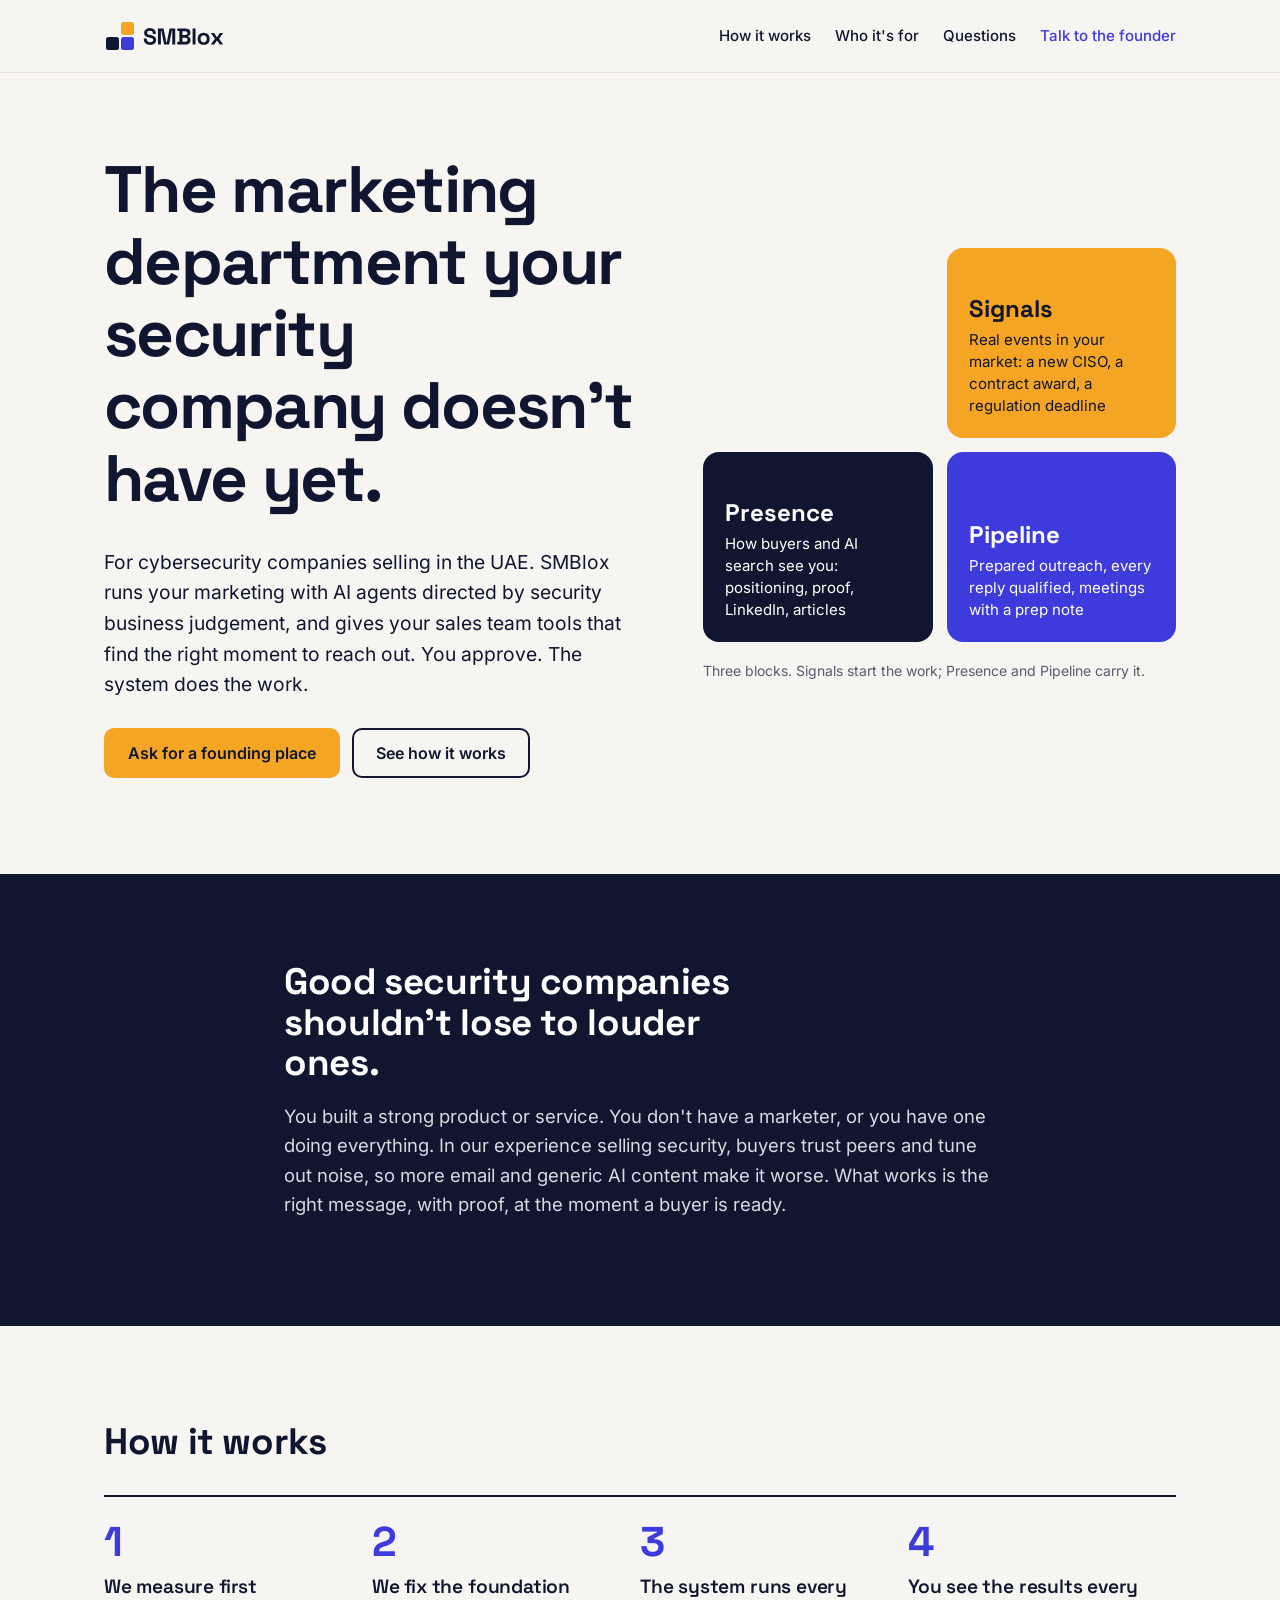
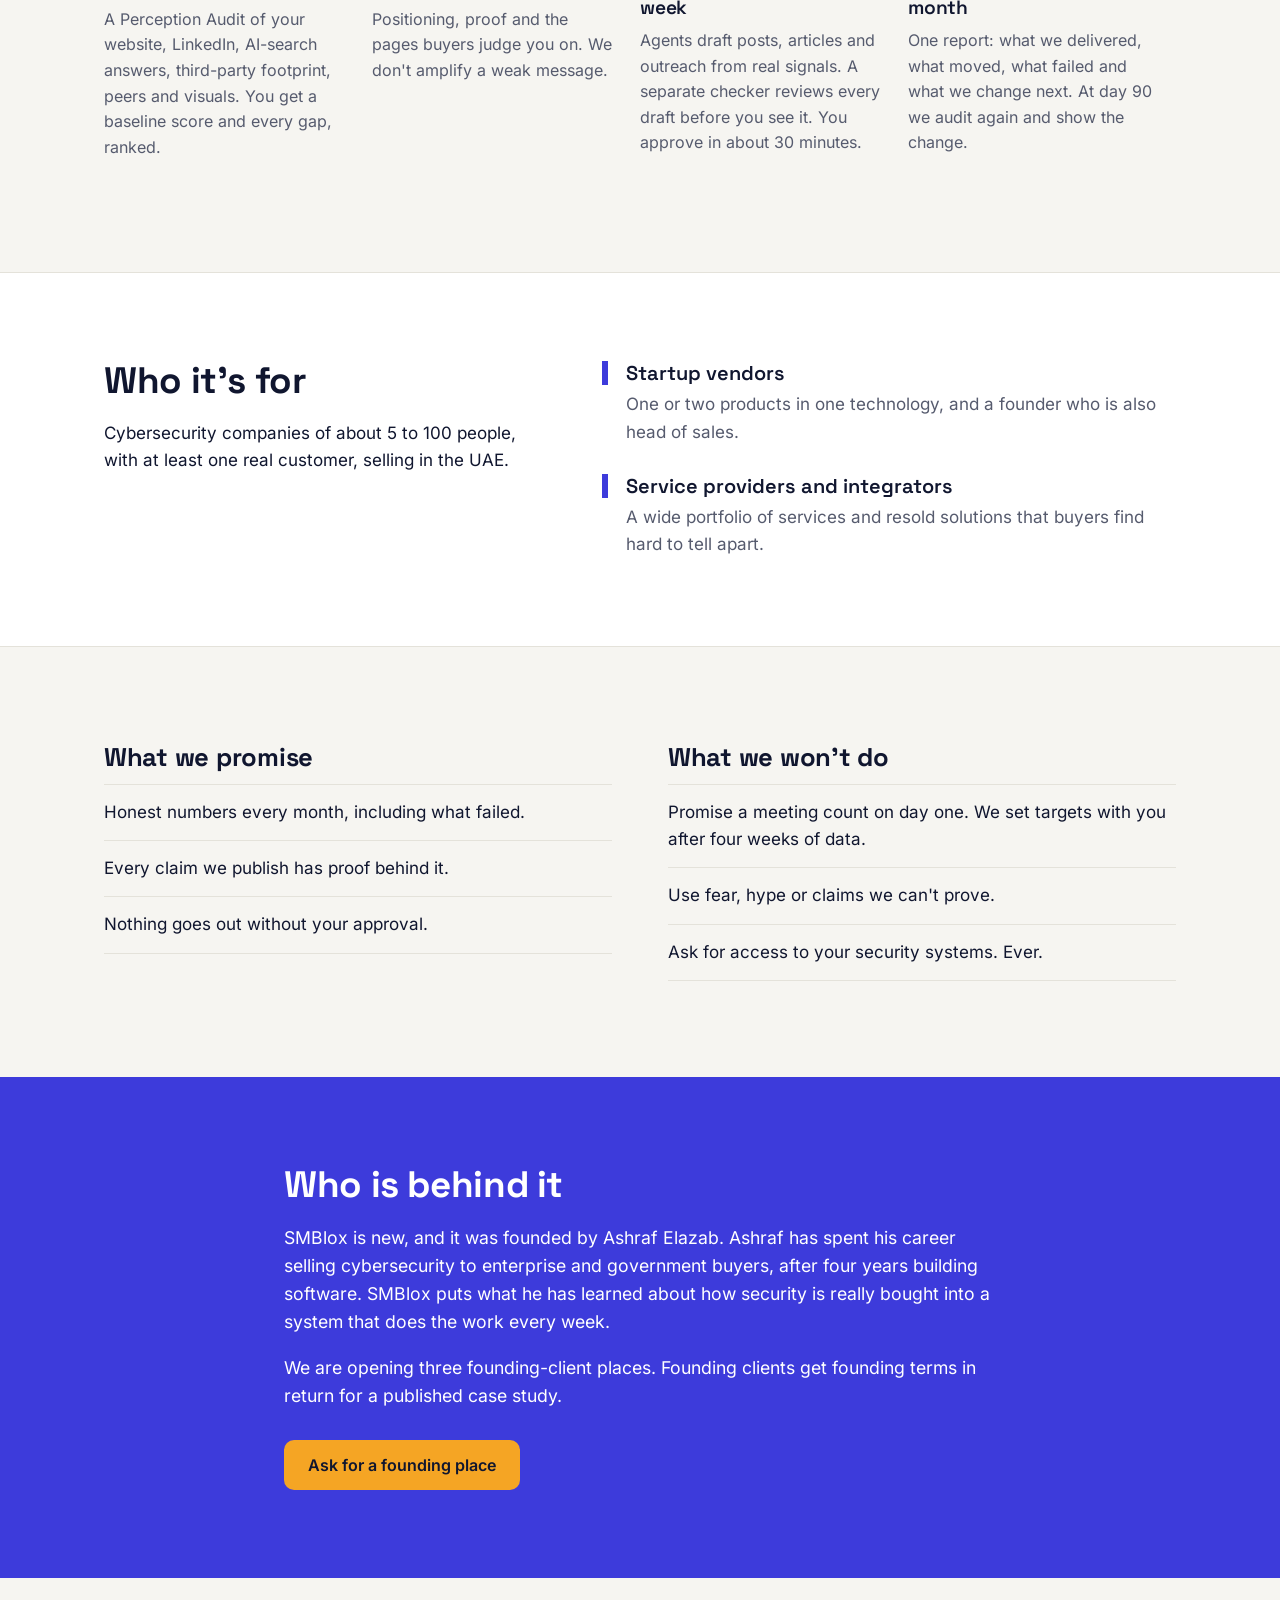
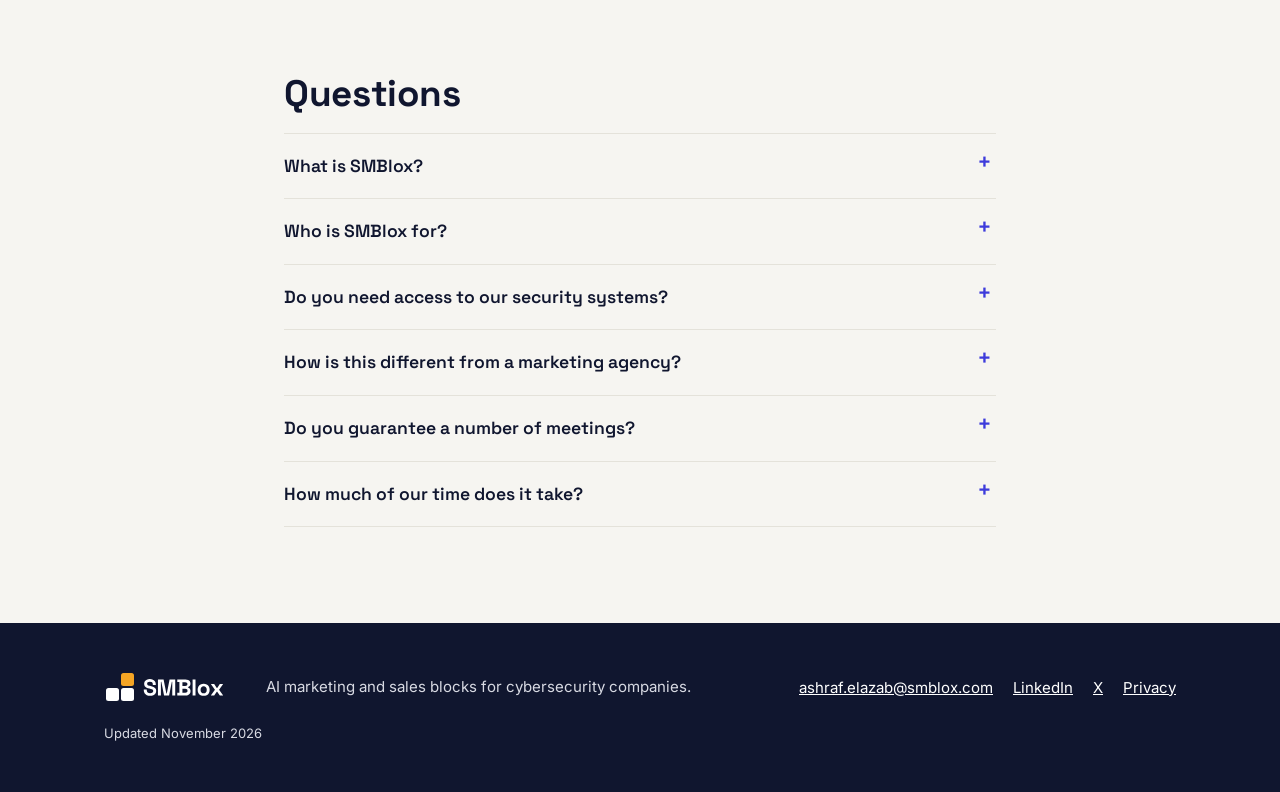
==== index.html @ fc1d7f64 "SMBlox website v1: one-page site, privacy, 404, robots, sitemap Co-Authored-By: Claude Opus 5.5 <nor" ====
<!doctype html>
<html lang="en">
<head>
<meta charset="utf-8">
<meta name="viewport" content="width=device-width, initial-scale=1">
<title>SMBlox — AI-run marketing for early-stage cybersecurity companies</title>
<meta name="description" content="SMBlox runs the marketing department early-stage cybersecurity companies don't have yet: AI agents directed by security business judgement, plus AI tools for your sales team. You approve; the system does the work.">
<link rel="canonical" href="https://smblox.com/">
<link rel="icon" href="/favicon.svg" type="image/svg+xml">
<meta property="og:type" content="website">
<meta property="og:title" content="SMBlox — AI-run marketing for early-stage cybersecurity companies">
<meta property="og:description" content="The marketing department you don't have yet, built for security companies. You approve; the system does the work.">
<meta property="og:url" content="https://smblox.com/">
<link rel="preload" href="/assets/fonts/space-grotesk-latin-700-normal.woff2" as="font" type="font/woff2" crossorigin>
<link rel="stylesheet" href="/style.css">
<script type="application/ld+json">
{
  "@context": "https://schema.org",
  "@graph": [
    {
      "@type": "Organization",
      "@id": "https://smblox.com/#org",
      "name": "SMBlox",
      "url": "https://smblox.com/",
      "logo": "https://smblox.com/assets/logo.svg",
      "description": "AI-run marketing and sales support for early-stage cybersecurity companies.",
      "email": "ashraf.elazab@smblox.com",
      "founder": {"@type": "Person", "name": "Ashraf Elazab"},
      "areaServed": "United Arab Emirates",
      "foundingDate": "2026",
      "sameAs": ["https://www.linkedin.com/company/smblox", "https://x.com/smblox10"]
    },
    {
      "@type": "FAQPage",
      "mainEntity": [
        {"@type": "Question", "name": "What is SMBlox?", "acceptedAnswer": {"@type": "Answer", "text": "SMBlox runs the marketing function of an early-stage cybersecurity company with AI agents directed by security business judgement, and gives its sales team AI tools to find and prepare the right conversations. You approve; the system does the work."}},
        {"@type": "Question", "name": "Who is SMBlox for?", "acceptedAnswer": {"@type": "Answer", "text": "Cybersecurity companies with roughly 5 to 100 people and at least one real customer: startup vendors with one or two products, and service providers or integrators. We start with companies selling in the UAE."}},
        {"@type": "Question", "name": "Do you need access to our security systems?", "acceptedAnswer": {"@type": "Answer", "text": "No, never. We work from public information, your answers and the marketing accounts you choose to share, such as your LinkedIn page, at the lowest access level that does the job."}},
        {"@type": "Question", "name": "How is this different from a marketing agency?", "acceptedAnswer": {"@type": "Answer", "text": "We work only with security companies, we measure how buyers and AI search see you before we change anything, and every output rests on evidence. We do not send volume or publish content without a business reason."}},
        {"@type": "Question", "name": "Do you guarantee a number of meetings?", "acceptedAnswer": {"@type": "Answer", "text": "No. We set targets with you after four weeks of real data, and every monthly report shows what worked and what did not."}},
        {"@type": "Question", "name": "How much of our time does it take?", "acceptedAnswer": {"@type": "Answer", "text": "About 30 minutes a week to approve drafts, plus 15 minutes from your expert to answer five short questions, so what we publish carries your real knowledge."}}
      ]
    }
  ]
}
</script>
</head>
<body>
<a class="skip" href="#main">Skip to content</a>

<header class="top">
  <div class="wrap top-row">
    <a href="/" class="brand" aria-label="SMBlox home"><img src="/assets/logo.svg" alt="SMBlox" width="122" height="32"></a>
    <nav aria-label="Main">
      <a href="#how">How it works</a>
      <a href="#for">Who it's for</a>
      <a href="#faq">Questions</a>
      <a class="nav-cta" href="mailto:ashraf.elazab@smblox.com?subject=Founding%20client%20place">Talk to the founder</a>
    </nav>
  </div>
</header>

<main id="main">

<section class="hero wrap">
  <div class="hero-text">
    <h1>The marketing department your security company doesn't have yet.</h1>
    <p class="lede">For cybersecurity companies selling in the UAE. SMBlox runs your marketing with AI agents directed by security business judgement, and gives your sales team tools that find the right moment to reach out. You approve. The system does the work.</p>
    <div class="actions">
      <a class="btn btn-primary" href="mailto:ashraf.elazab@smblox.com?subject=Founding%20client%20place">Ask for a founding place</a>
      <a class="btn btn-quiet" href="#how">See how it works</a>
    </div>
  </div>

  <figure class="stack" aria-labelledby="stack-cap">
    <div class="block block-signal">
      <span class="block-name">Signals</span>
      <span class="block-desc">Real events in your market: a new CISO, a contract award, a regulation deadline</span>
    </div>
    <div class="block block-presence">
      <span class="block-name">Presence</span>
      <span class="block-desc">How buyers and AI search see you: positioning, proof, LinkedIn, articles</span>
    </div>
    <div class="block block-pipeline">
      <span class="block-name">Pipeline</span>
      <span class="block-desc">Prepared outreach, every reply qualified, meetings with a prep note</span>
    </div>
    <figcaption id="stack-cap">Three blocks. Signals start the work; Presence and Pipeline carry it.</figcaption>
  </figure>
</section>

<section class="problem">
  <div class="wrap narrow">
    <h2>Good security companies shouldn't lose to louder ones.</h2>
    <p>You built a strong product or service. You don't have a marketer, or you have one doing everything. In our experience selling security, buyers trust peers and tune out noise, so more email and generic AI content make it worse. What works is the right message, with proof, at the moment a buyer is ready.</p>
  </div>
</section>

<section id="how" class="how wrap">
  <h2>How it works</h2>
  <ol class="steps">
    <li>
      <h3>We measure first</h3>
      <p>A Perception Audit of your website, LinkedIn, AI-search answers, third-party footprint, peers and visuals. You get a baseline score and every gap, ranked.</p>
    </li>
    <li>
      <h3>We fix the foundation</h3>
      <p>Positioning, proof and the pages buyers judge you on. We don't amplify a weak message.</p>
    </li>
    <li>
      <h3>The system runs every week</h3>
      <p>Agents draft posts, articles and outreach from real signals. A separate checker reviews every draft before you see it. You approve in about 30 minutes.</p>
    </li>
    <li>
      <h3>You see the results every month</h3>
      <p>One report: what we delivered, what moved, what failed and what we change next. At day 90 we audit again and show the change.</p>
    </li>
  </ol>
</section>

<section id="for" class="fit">
  <div class="wrap fit-grid">
    <div>
      <h2>Who it's for</h2>
      <p>Cybersecurity companies of about 5 to 100 people, with at least one real customer, selling in the UAE.</p>
    </div>
    <dl class="types">
      <div>
        <dt>Startup vendors</dt>
        <dd>One or two products in one technology, and a founder who is also head of sales.</dd>
      </div>
      <div>
        <dt>Service providers and integrators</dt>
        <dd>A wide portfolio of services and resold solutions that buyers find hard to tell apart.</dd>
      </div>
    </dl>
  </div>
</section>

<section class="promise wrap">
  <div class="promise-grid">
    <div>
      <h2>What we promise</h2>
      <ul>
        <li>Honest numbers every month, including what failed.</li>
        <li>Every claim we publish has proof behind it.</li>
        <li>Nothing goes out without your approval.</li>
      </ul>
    </div>
    <div>
      <h2>What we won't do</h2>
      <ul>
        <li>Promise a meeting count on day one. We set targets with you after four weeks of data.</li>
        <li>Use fear, hype or claims we can't prove.</li>
        <li>Ask for access to your security systems. Ever.</li>
      </ul>
    </div>
  </div>
</section>

<section class="founder">
  <div class="wrap narrow">
    <h2>Who is behind it</h2>
    <p>SMBlox is new, and it was founded by Ashraf Elazab. Ashraf has spent his career selling cybersecurity to enterprise and government buyers, after four years building software. SMBlox puts what he has learned about how security is really bought into a system that does the work every week.</p>
    <p>We are opening three founding-client places. Founding clients get founding terms in return for a published case study.</p>
    <a class="btn btn-primary" href="mailto:ashraf.elazab@smblox.com?subject=Founding%20client%20place">Ask for a founding place</a>
  </div>
</section>

<section id="faq" class="faq wrap narrow">
  <h2>Questions</h2>
  <details>
    <summary>What is SMBlox?</summary>
    <p>SMBlox runs the marketing function of an early-stage cybersecurity company with AI agents directed by security business judgement, and gives its sales team AI tools to find and prepare the right conversations. You approve; the system does the work.</p>
  </details>
  <details>
    <summary>Who is SMBlox for?</summary>
    <p>Cybersecurity companies with roughly 5 to 100 people and at least one real customer: startup vendors with one or two products, and service providers or integrators. We start with companies selling in the UAE.</p>
  </details>
  <details>
    <summary>Do you need access to our security systems?</summary>
    <p>No, never. We work from public information, your answers and the marketing accounts you choose to share, such as your LinkedIn page, at the lowest access level that does the job.</p>
  </details>
  <details>
    <summary>How is this different from a marketing agency?</summary>
    <p>We work only with security companies, we measure how buyers and AI search see you before we change anything, and every output rests on evidence. We do not send volume or publish content without a business reason.</p>
  </details>
  <details>
    <summary>Do you guarantee a number of meetings?</summary>
    <p>No. We set targets with you after four weeks of real data, and every monthly report shows what worked and what did not.</p>
  </details>
  <details>
    <summary>How much of our time does it take?</summary>
    <p>About 30 minutes a week to approve drafts, plus 15 minutes from your expert to answer five short questions, so what we publish carries your real knowledge.</p>
  </details>
</section>

</main>

<footer class="foot">
  <div class="wrap foot-row">
    <p class="updated">Updated November 2026</p>
    <img src="/assets/logo-dark.svg" alt="SMBlox" width="122" height="32">
    <p>AI marketing and sales blocks for cybersecurity companies.</p>
    <ul class="foot-links">
      <li><a href="mailto:ashraf.elazab@smblox.com">ashraf.elazab@smblox.com</a></li>
      <li><a href="https://www.linkedin.com/company/smblox">LinkedIn</a></li>
      <li><a href="https://x.com/smblox10">X</a></li>
      <li><a href="/privacy.html">Privacy</a></li>
    </ul>
  </div>
</footer>
</body>
</html>
---- style.css ----
@font-face{font-family:"Space Grotesk";src:url(/assets/fonts/space-grotesk-latin-500-normal.woff2) format("woff2");font-weight:500;font-display:swap}
@font-face{font-family:"Space Grotesk";src:url(/assets/fonts/space-grotesk-latin-600-normal.woff2) format("woff2");font-weight:600;font-display:swap}
@font-face{font-family:"Space Grotesk";src:url(/assets/fonts/space-grotesk-latin-700-normal.woff2) format("woff2");font-weight:700;font-display:swap}
@font-face{font-family:"Inter";src:url(/assets/fonts/inter-latin-400-normal.woff2) format("woff2");font-weight:400;font-display:swap}
@font-face{font-family:"Inter";src:url(/assets/fonts/inter-latin-500-normal.woff2) format("woff2");font-weight:500;font-display:swap}
@font-face{font-family:"Inter";src:url(/assets/fonts/inter-latin-600-normal.woff2) format("woff2");font-weight:600;font-display:swap}

:root{
  --ink:#10162F; --indigo:#3D3BDB; --amber:#F5A524; --paper:#F6F5F1;
  --white:#FFFFFF; --line:#E4E2DA; --muted:#565B6E;
  --display:"Space Grotesk",system-ui,sans-serif; --body:"Inter",system-ui,sans-serif;
  --r:10px;
}
*{box-sizing:border-box}
html{scroll-behavior:smooth}
body{margin:0;background:var(--paper);color:var(--ink);font:400 17px/1.6 var(--body);-webkit-font-smoothing:antialiased}
img{display:block;max-width:100%;height:auto}
a{color:var(--indigo)}
:focus-visible{outline:3px solid var(--indigo);outline-offset:3px;border-radius:4px}
.problem :focus-visible,.founder :focus-visible,.foot :focus-visible{outline-color:var(--amber)}

.wrap{max-width:1120px;margin:0 auto;padding:0 24px}
.narrow{max-width:760px}
.skip{position:absolute;left:-999px;top:8px;background:var(--ink);color:var(--white);padding:8px 12px;border-radius:6px;z-index:10}
.skip:focus{left:8px}

h1,h2,h3{font-family:var(--display);line-height:1.1;margin:0 0 .5em;letter-spacing:-.01em}
h1{font-weight:700;font-size:clamp(2.4rem,5.4vw,4.1rem);max-width:15ch;letter-spacing:-.025em}
h2{font-weight:700;font-size:clamp(1.7rem,3vw,2.3rem)}
h3{font-weight:600;font-size:1.2rem}
p{margin:0 0 1em;max-width:68ch}

/* header */
.top{border-bottom:1px solid var(--line);background:var(--paper)}
.top-row{display:flex;align-items:center;justify-content:space-between;min-height:72px;gap:16px}
.top nav{display:flex;align-items:center;gap:24px;font-weight:500;font-size:15px}
.top nav a{color:var(--ink);text-decoration:none}
.top nav a:hover{color:var(--indigo)}
.top nav .nav-cta{color:var(--indigo)}

/* buttons */
.actions{display:flex;flex-wrap:wrap;gap:12px;margin-top:28px}
.btn{display:inline-block;font:600 16px/1 var(--body);padding:15px 22px;border-radius:var(--r);text-decoration:none;border:2px solid transparent}
.btn-primary{background:var(--amber);color:var(--ink)}
.btn-primary:hover{background:#E8960F}
.btn-quiet{color:var(--ink);border-color:var(--ink)}
.btn-quiet:hover{background:var(--ink);color:var(--white)}

/* hero */
.hero{display:grid;grid-template-columns:1.15fr 1fr;gap:56px;align-items:center;padding-top:80px;padding-bottom:96px}
.lede{font-size:1.2rem;color:var(--ink);max-width:52ch}

.stack{margin:0;display:grid;grid-template-columns:1fr 1fr;grid-template-rows:auto auto auto;gap:14px}
.block{border-radius:16px;padding:22px;min-height:190px;display:flex;flex-direction:column;justify-content:flex-end;gap:8px}
.block-name{font:700 1.5rem/1 var(--display)}
.block-desc{font-size:15px;line-height:1.45}
.block-signal{grid-column:2;grid-row:1;background:var(--amber);color:var(--ink)}
.block-presence{grid-column:1;grid-row:2;background:var(--ink);color:var(--white)}
.block-pipeline{grid-column:2;grid-row:2;background:var(--indigo);color:var(--white)}
.stack figcaption{grid-column:1 / -1;grid-row:3;font-size:14px;color:var(--muted);margin-top:4px}

@media (prefers-reduced-motion:no-preference){
  .block-signal{animation:land .7s cubic-bezier(.2,.9,.3,1.15) .25s both}
  @keyframes land{from{transform:translateY(-48px);opacity:0}to{transform:none;opacity:1}}
}

/* problem */
.problem{background:var(--ink);color:var(--white);padding:88px 0}
.problem h2{color:var(--white);max-width:20ch}
.problem p{color:#D8DAE3;font-size:1.15rem}

/* how */
.how{padding-top:96px;padding-bottom:96px}
.steps{list-style:none;margin:32px 0 0;padding:0;display:grid;grid-template-columns:repeat(4,1fr);gap:0;counter-reset:s;border-top:2px solid var(--ink)}
.steps li{counter-increment:s;padding:24px 24px 0 0}
.steps li::before{content:counter(s);display:block;font:700 2.6rem/1 var(--display);color:var(--indigo);margin-bottom:14px}
.steps p{font-size:16px;color:var(--muted)}

/* fit */
.fit{background:var(--white);border-top:1px solid var(--line);border-bottom:1px solid var(--line);padding:88px 0}
.fit-grid{display:grid;grid-template-columns:1fr 1.3fr;gap:56px;align-items:start}
.types{margin:0;display:grid;gap:28px}
.types dt{font:600 1.25rem/1.2 var(--display);margin-bottom:6px;padding-left:18px;border-left:6px solid var(--indigo)}
.types dd{margin:0;padding-left:24px;color:var(--muted)}

/* promise */
.promise{padding-top:96px;padding-bottom:96px}
.promise-grid{display:grid;grid-template-columns:1fr 1fr;gap:56px}
.promise h2{font-size:1.6rem}
.promise ul{margin:0;padding:0;list-style:none}
.promise li{padding:14px 0;border-top:1px solid var(--line)}
.promise li:last-child{border-bottom:1px solid var(--line)}

/* founder */
.founder{background:var(--indigo);color:var(--white);padding:88px 0}
.founder h2{color:var(--white)}
.founder p{font-size:1.1rem}
.founder .btn{margin-top:12px}

/* faq */
.faq{padding-top:96px;padding-bottom:96px}
.faq details{border-top:1px solid var(--line);padding:4px 0}
.faq details:last-of-type{border-bottom:1px solid var(--line)}
.faq summary{cursor:pointer;font:600 1.1rem/1.4 var(--display);padding:16px 32px 16px 0;list-style:none;position:relative}
.faq summary::-webkit-details-marker{display:none}
.faq summary::after{content:"+";position:absolute;right:4px;top:12px;font:500 1.5rem/1 var(--display);color:var(--indigo)}
.faq details[open] summary::after{content:"–"}
.faq details p{color:var(--muted)}

/* footer */
.foot{background:var(--ink);color:#D8DAE3;padding:48px 0}
.foot-row{display:flex;flex-wrap:wrap;align-items:center;gap:20px 40px}
.foot p{margin:0;font-size:15px}
.foot .updated{flex-basis:100%;order:9;font-size:13px;color:#D8DAE3}
.foot-links{list-style:none;margin:0 0 0 auto;padding:0;display:flex;flex-wrap:wrap;gap:20px}
.foot-links a{color:var(--white);font-size:15px}

/* privacy page */
.doc{padding-top:64px;padding-bottom:96px}
.doc h2{font-size:1.4rem;margin-top:1.6em}

@media (max-width:900px){
  .hero,.fit-grid,.promise-grid{grid-template-columns:1fr;gap:40px}
  .hero{padding-top:48px;padding-bottom:64px}
  .steps{grid-template-columns:1fr 1fr;row-gap:24px}
  .top nav a:not(.nav-cta){display:none}
}
@media (max-width:520px){
  body{font-size:16px}
  .steps{grid-template-columns:1fr}
  .block{min-height:150px;padding:18px}
  .foot-links{margin-left:0}
}
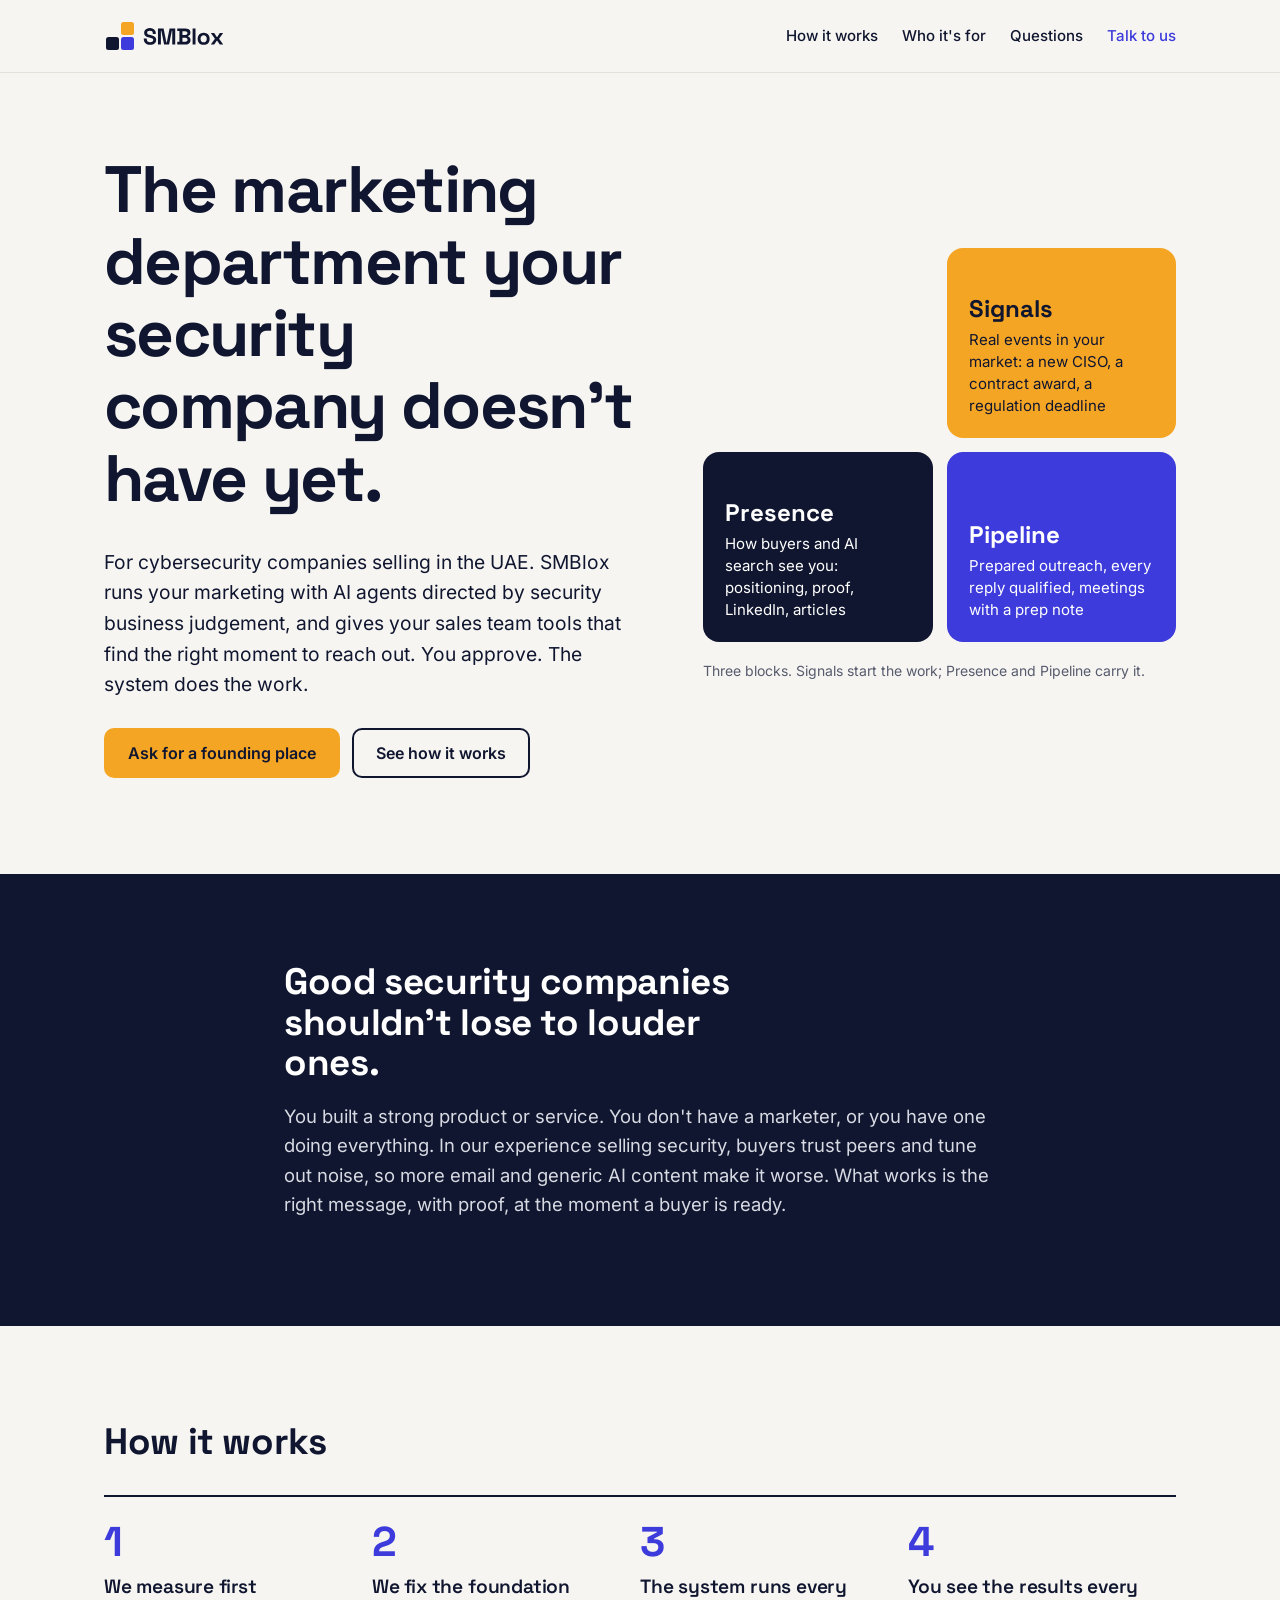
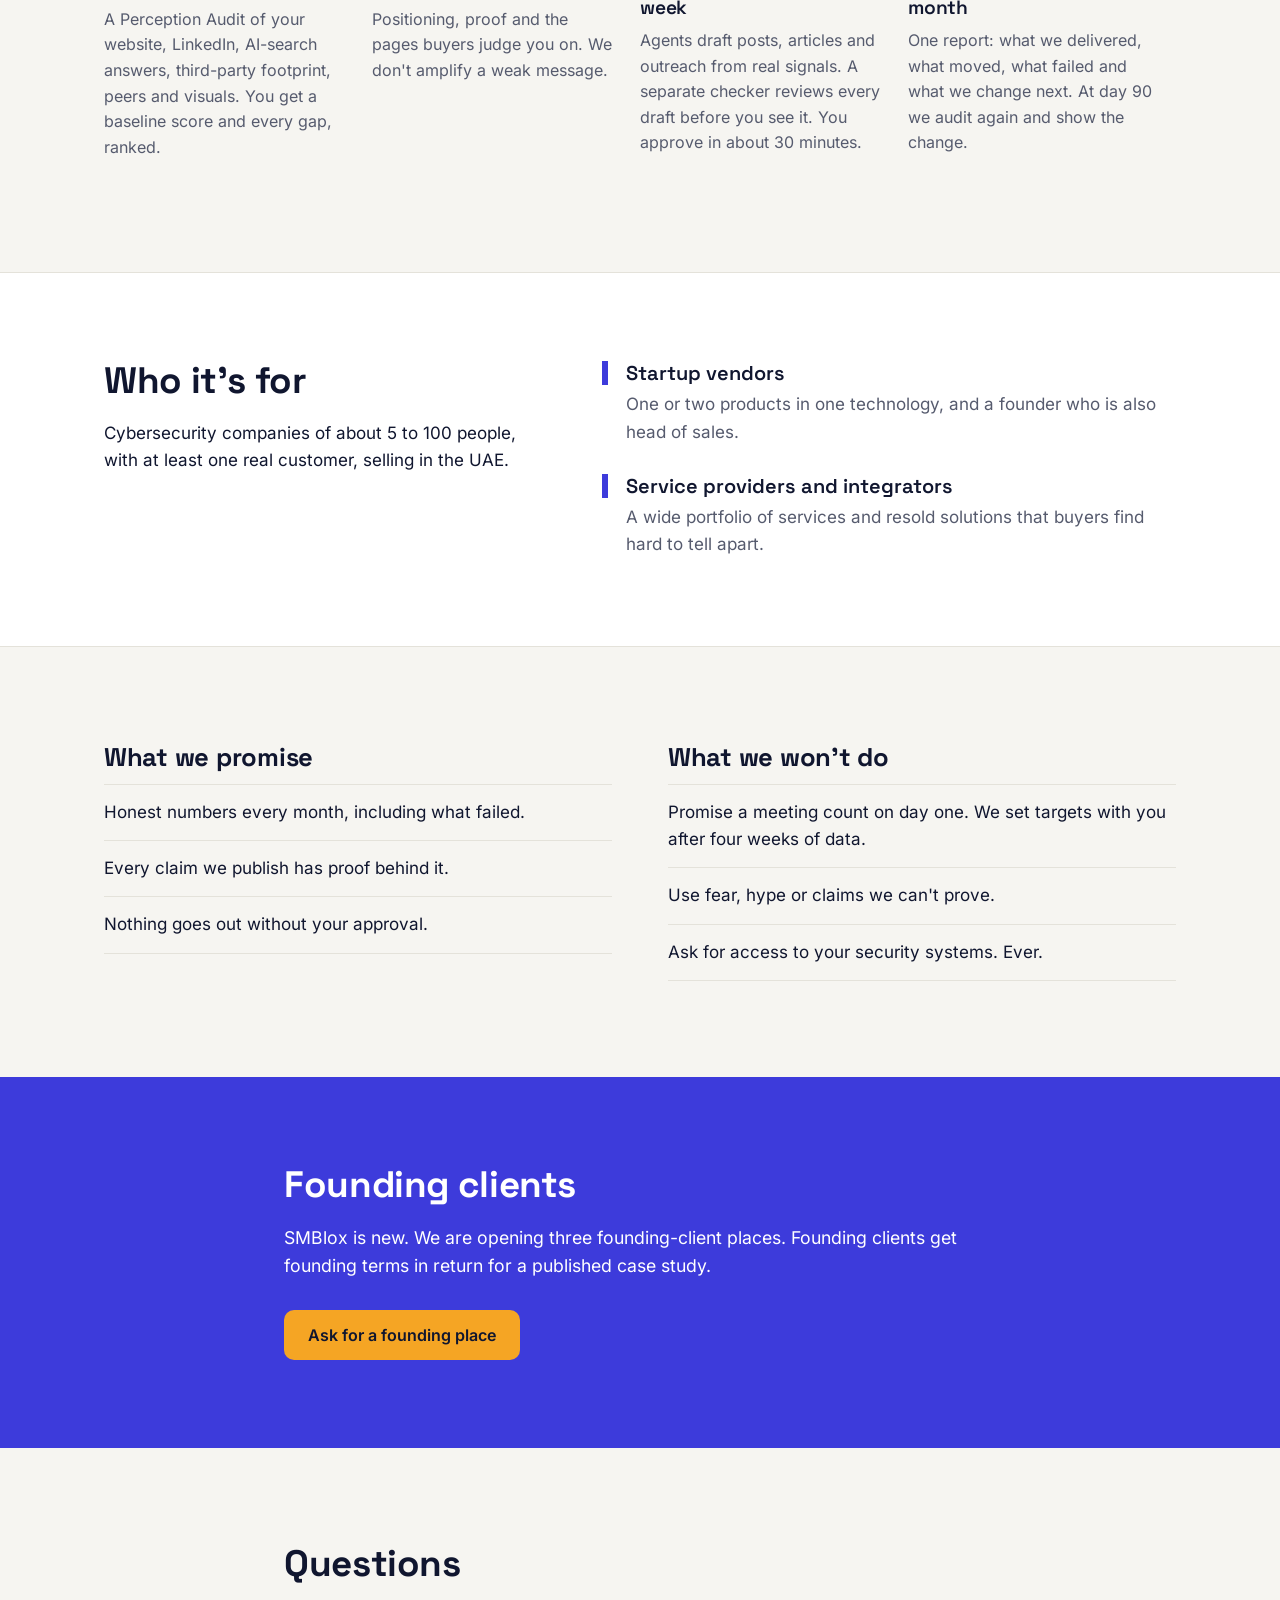
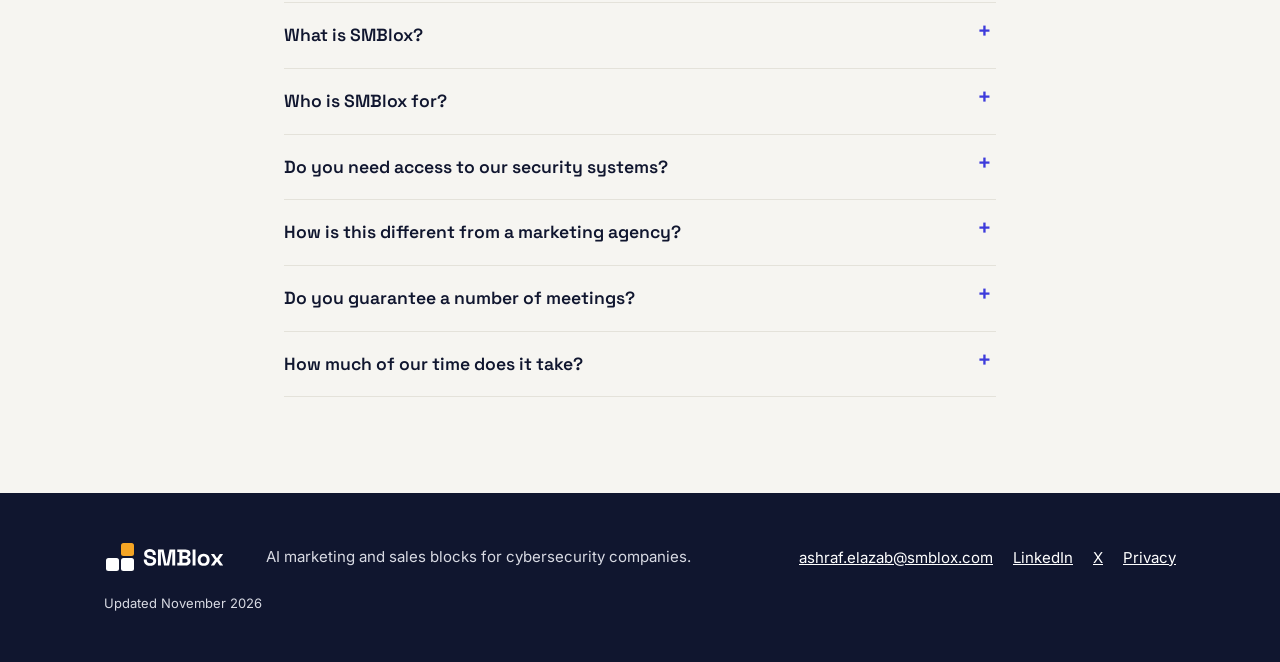
==== commit 879d8cb9: "Remove the founder section; keep the founding-client offer Ashraf's decision 2026-11-21: no 'Who is " ====
--- a/index.html
+++ b/index.html
@@ -25,7 +25,6 @@
       "logo": "https://smblox.com/assets/logo.svg",
       "description": "AI-run marketing and sales support for early-stage cybersecurity companies.",
       "email": "ashraf.elazab@smblox.com",
-      "founder": {"@type": "Person", "name": "Ashraf Elazab"},
       "areaServed": "United Arab Emirates",
       "foundingDate": "2026",
       "sameAs": ["https://www.linkedin.com/company/smblox", "https://x.com/smblox10"]
@@ -55,7 +54,7 @@
       <a href="#how">How it works</a>
       <a href="#for">Who it's for</a>
       <a href="#faq">Questions</a>
-      <a class="nav-cta" href="mailto:ashraf.elazab@smblox.com?subject=Founding%20client%20place">Talk to the founder</a>
+      <a class="nav-cta" href="mailto:ashraf.elazab@smblox.com?subject=Founding%20client%20place">Talk to us</a>
     </nav>
   </div>
 </header>
@@ -158,11 +157,10 @@
   </div>
 </section>
 
-<section class="founder">
+<section class="founding">
   <div class="wrap narrow">
-    <h2>Who is behind it</h2>
-    <p>SMBlox is new, and it was founded by Ashraf Elazab. Ashraf has spent his career selling cybersecurity to enterprise and government buyers, after four years building software. SMBlox puts what he has learned about how security is really bought into a system that does the work every week.</p>
-    <p>We are opening three founding-client places. Founding clients get founding terms in return for a published case study.</p>
+    <h2>Founding clients</h2>
+    <p>SMBlox is new. We are opening three founding-client places. Founding clients get founding terms in return for a published case study.</p>
     <a class="btn btn-primary" href="mailto:ashraf.elazab@smblox.com?subject=Founding%20client%20place">Ask for a founding place</a>
   </div>
 </section>
--- a/style.css
+++ b/style.css
@@ -17,7 +17,7 @@
 img{display:block;max-width:100%;height:auto}
 a{color:var(--indigo)}
 :focus-visible{outline:3px solid var(--indigo);outline-offset:3px;border-radius:4px}
-.problem :focus-visible,.founder :focus-visible,.foot :focus-visible{outline-color:var(--amber)}
+.problem :focus-visible,.founding :focus-visible,.foot :focus-visible{outline-color:var(--amber)}
 
 .wrap{max-width:1120px;margin:0 auto;padding:0 24px}
 .narrow{max-width:760px}
@@ -91,11 +91,11 @@
 .promise li{padding:14px 0;border-top:1px solid var(--line)}
 .promise li:last-child{border-bottom:1px solid var(--line)}
 
-/* founder */
-.founder{background:var(--indigo);color:var(--white);padding:88px 0}
-.founder h2{color:var(--white)}
-.founder p{font-size:1.1rem}
-.founder .btn{margin-top:12px}
+/* founding clients */
+.founding{background:var(--indigo);color:var(--white);padding:88px 0}
+.founding h2{color:var(--white)}
+.founding p{font-size:1.1rem}
+.founding .btn{margin-top:12px}
 
 /* faq */
 .faq{padding-top:96px;padding-bottom:96px}
